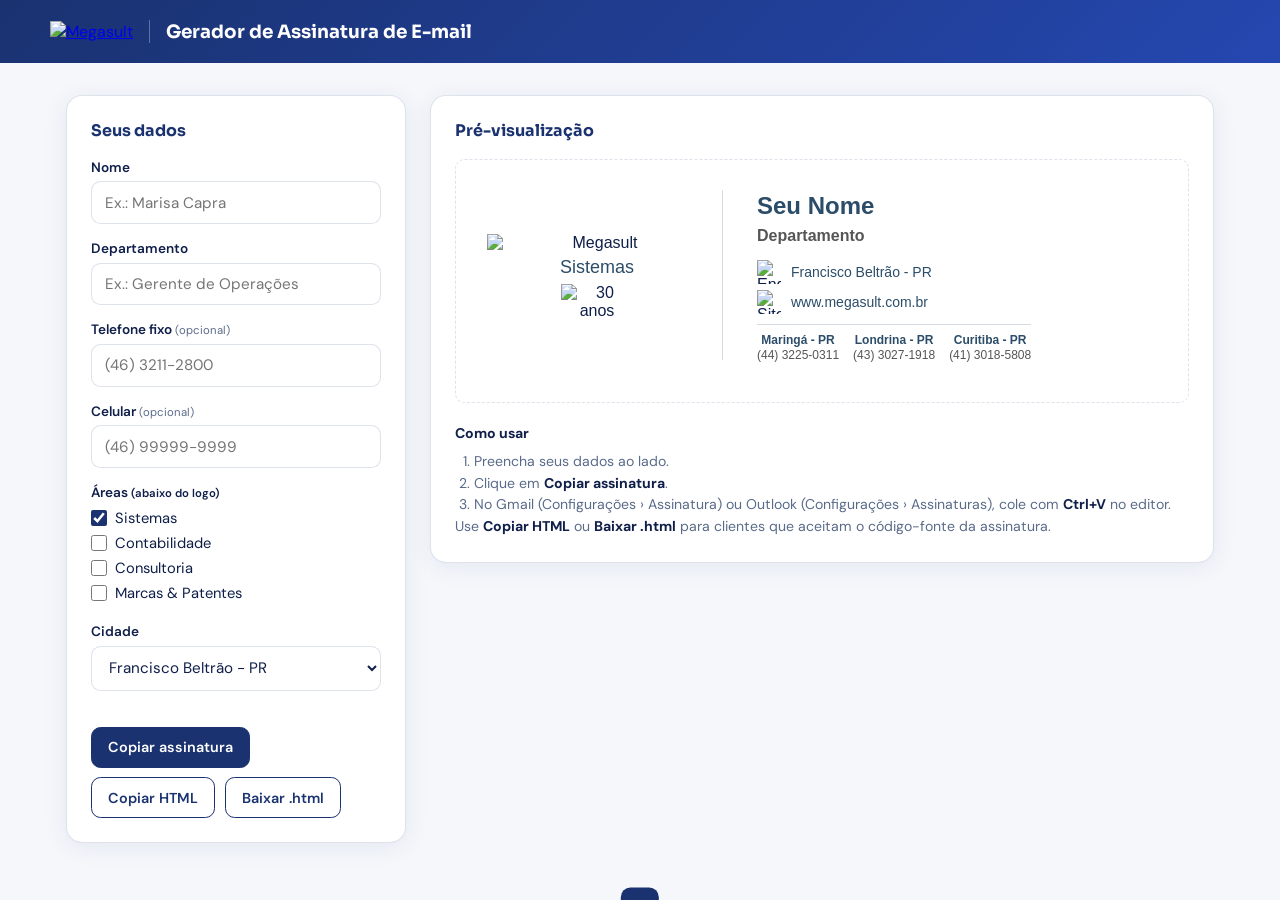
==== assinatura/index.html @ 83dbc278 "ajustes" ====
<!doctype html>
<html lang="pt-BR">
  <head>
    <meta charset="UTF-8" />
    <meta name="viewport" content="width=device-width, initial-scale=1.0" />
    <meta name="robots" content="noindex, nofollow" />
    <title>Gerador de Assinatura — Megasult</title>
    <link rel="icon" type="image/png" href="../public/favicon.png" />
    <link rel="preconnect" href="https://fonts.googleapis.com" />
    <link rel="preconnect" href="https://fonts.gstatic.com" crossorigin />
    <link
      href="https://fonts.googleapis.com/css2?family=Sora:wght@600;700&family=DM+Sans:opsz,wght@9..40,400;9..40,500;9..40,600;9..40,700&display=swap"
      rel="stylesheet"
    />
    <style>
      :root {
        --navy: #1a3270;
        --blue: #2547b0;
        --gold: #c9a227;
        --off: #f5f7fb;
        --text: #0f1f4a;
        --muted: #5a6b8a;
        --border: rgba(26, 50, 112, 0.14);
        --shadow: 0 4px 24px rgba(26, 50, 112, 0.08);
        --radius: 1rem;
      }
      * {
        box-sizing: border-box;
      }
      body {
        margin: 0;
        font-family: "DM Sans", sans-serif;
        color: var(--text);
        background: var(--off);
        -webkit-font-smoothing: antialiased;
      }
      header {
        background: linear-gradient(135deg, #1a3270 0%, #2547b0 100%);
        color: #fff;
        padding: 1.25rem 1rem;
      }
      .wrap {
        max-width: 1180px;
        margin: 0 auto;
      }
      header .wrap {
        display: flex;
        align-items: center;
        gap: 1rem;
      }
      header img {
        height: 38px;
      }
      header h1 {
        font-family: "Sora", sans-serif;
        font-size: 1.15rem;
        margin: 0;
        padding-left: 1rem;
        border-left: 1px solid rgba(255, 255, 255, 0.3);
      }
      main {
        padding: 2rem 1rem 3rem;
      }
      .grid {
        display: grid;
        grid-template-columns: 340px 1fr;
        gap: 1.5rem;
        align-items: start;
      }
      .card {
        background: #fff;
        border: 1px solid var(--border);
        border-radius: var(--radius);
        box-shadow: var(--shadow);
        padding: 1.5rem;
      }
      .card h2 {
        font-family: "Sora", sans-serif;
        font-size: 1rem;
        color: var(--navy);
        margin: 0 0 1.1rem;
      }
      label {
        display: block;
        font-size: 0.85rem;
        font-weight: 600;
        margin-bottom: 0.35rem;
      }
      label small {
        font-weight: 400;
        color: var(--muted);
      }
      input:not([type]),
      select {
        width: 100%;
        font: inherit;
        font-size: 0.95rem;
        padding: 0.65rem 0.8rem;
        border: 1px solid var(--border);
        border-radius: 0.6rem;
        margin-bottom: 1rem;
        color: var(--text);
        background: #fff;
      }
      fieldset {
        border: 0;
        padding: 0;
        margin: 0 0 1rem;
      }
      legend {
        font-size: 0.85rem;
        font-weight: 600;
        padding: 0;
        margin-bottom: 0.45rem;
      }
      .check {
        display: flex;
        align-items: center;
        gap: 0.5rem;
        font-weight: 400;
        font-size: 0.92rem;
        margin-bottom: 0.3rem;
        cursor: pointer;
      }
      .check input {
        accent-color: var(--navy);
        width: 1rem;
        height: 1rem;
        margin: 0;
      }
      input:focus,
      select:focus {
        outline: none;
        border-color: var(--blue);
        box-shadow: 0 0 0 3px rgba(37, 71, 176, 0.15);
      }
      .actions {
        display: flex;
        flex-wrap: wrap;
        gap: 0.6rem;
        margin-top: 1.25rem;
      }
      button {
        font: inherit;
        font-weight: 600;
        font-size: 0.9rem;
        padding: 0.65rem 1rem;
        border-radius: 0.6rem;
        cursor: pointer;
        border: 1px solid var(--navy);
        background: #fff;
        color: var(--navy);
      }
      button.primary {
        background: var(--navy);
        color: #fff;
      }
      button:hover {
        filter: brightness(1.1);
      }
      .preview {
        overflow-x: auto;
        background: #fff;
        border: 1px dashed var(--border);
        border-radius: 0.6rem;
        padding: 1rem;
      }
      .help {
        font-size: 0.88rem;
        color: var(--muted);
        line-height: 1.55;
        margin-top: 1.25rem;
      }
      .help ol {
        padding-left: 1.2rem;
        margin: 0.4rem 0 0;
      }
      .help strong {
        color: var(--text);
      }
      #toast {
        position: fixed;
        left: 50%;
        bottom: 1.5rem;
        transform: translateX(-50%) translateY(150%);
        background: var(--navy);
        color: #fff;
        padding: 0.7rem 1.2rem;
        border-radius: 0.6rem;
        font-size: 0.9rem;
        transition: transform 0.25s;
      }
      #toast.show {
        transform: translateX(-50%) translateY(0);
      }
      @media (max-width: 860px) {
        .grid {
          grid-template-columns: 1fr;
        }
      }
    </style>
  </head>
  <body>
    <header>
      <div class="wrap">
        <a href="../"><img src="../public/logo_new_texto_branco.png" alt="Megasult" /></a>
        <h1>Gerador de Assinatura de E-mail</h1>
      </div>
    </header>

    <main class="wrap">
      <div class="grid">
        <form class="card" id="form" autocomplete="off">
          <h2>Seus dados</h2>
          <label for="nome">Nome</label>
          <input id="nome" placeholder="Ex.: Marisa Capra" required />

          <label for="departamento">Departamento</label>
          <input id="departamento" placeholder="Ex.: Gerente de Operações" required />

          <label for="fixo">Telefone fixo <small>(opcional)</small></label>
          <input id="fixo" inputmode="tel" placeholder="(46) 3211-2800" />

          <label for="celular">Celular <small>(opcional)</small></label>
          <input id="celular" inputmode="tel" placeholder="(46) 99999-9999" />

          <fieldset id="areas">
            <legend>Áreas <small>(abaixo do logo)</small></legend>
            <label class="check"><input type="checkbox" value="Sistemas" checked /> Sistemas</label>
            <label class="check"><input type="checkbox" value="Contabilidade" /> Contabilidade</label>
            <label class="check"><input type="checkbox" value="Consultoria" /> Consultoria</label>
            <label class="check"><input type="checkbox" value="Marcas &amp; Patentes" /> Marcas &amp; Patentes</label>
          </fieldset>

          <label for="cidade">Cidade</label>
          <select id="cidade"></select>

          <div class="actions">
            <button type="button" class="primary" id="btnCopiar">Copiar assinatura</button>
            <button type="button" id="btnHtml">Copiar HTML</button>
            <button type="button" id="btnBaixar">Baixar .html</button>
          </div>
        </form>

        <section class="card">
          <h2>Pré-visualização</h2>
          <div class="preview" id="preview"></div>
          <div class="help">
            <strong>Como usar</strong>
            <ol>
              <li>Preencha seus dados ao lado.</li>
              <li>Clique em <strong>Copiar assinatura</strong>.</li>
              <li>
                No Gmail (Configurações › Assinatura) ou Outlook (Configurações ›
                Assinaturas), cole com <strong>Ctrl+V</strong> no editor.
              </li>
            </ol>
            Use <strong>Copiar HTML</strong> ou <strong>Baixar .html</strong> para clientes
            que aceitam o código-fonte da assinatura.
          </div>
        </section>
      </div>
    </main>

    <div id="toast" role="status"></div>

    <script>
      // Imagens precisam de URL pública absoluta: clientes de e-mail bloqueiam data: e caminhos relativos.
      const IMG = /megasult\.com\.br$/.test(location.hostname)
        ? new URL("img/", location.href).href
        : "https://www.megasult.com.br/assinatura/img/";

      const $ = (id) => document.getElementById(id);

      const esc = (s) =>
        s.replace(/[&<>"']/g, (c) => ({ "&": "&amp;", "<": "&lt;", ">": "&gt;", '"': "&quot;", "'": "&#39;" })[c]);

      function formatarTelefone(valor) {
        const d = valor.replace(/\D/g, "").slice(0, 11);
        if (d.length <= 2) return d.length ? "(" + d : "";
        if (d.length <= 6) return `(${d.slice(0, 2)}) ${d.slice(2)}`;
        if (d.length <= 10) return `(${d.slice(0, 2)}) ${d.slice(2, 6)}-${d.slice(6)}`;
        return `(${d.slice(0, 2)}) ${d.slice(2, 7)}-${d.slice(7)}`;
      }

      const font = "font-family: Arial, Helvetica, sans-serif;";

      function linhaInfo(icone, alt, conteudo) {
        return `
            <tr>
              <td width="24" valign="middle" style="padding: 0 0 6px 0">
                <img src="${IMG}${icone}" width="24" height="24" alt="${alt}" style="display: block; border: 0" />
              </td>
              <td valign="middle" style="padding: 0 0 6px 10px; ${font} font-size: 14px; color: #2c4d69">
                ${conteudo}
              </td>
            </tr>`;
      }

      const CIDADES = [
        { nome: "Francisco Beltrão - PR", tel: "(46) 3211-2800" },
        { nome: "Maringá - PR", tel: "(44) 3225-0311" },
        { nome: "Londrina - PR", tel: "(43) 3027-1918" },
        { nome: "Curitiba - PR", tel: "(41) 3018-5808" },
      ];
      $("cidade").innerHTML = CIDADES.map((c, i) => `<option value="${i}">${c.nome}</option>`).join("");

      const linkTel = (valor, cor) =>
        `<a href="tel:+55${valor.replace(/\D/g, "")}" style="color: ${cor}; text-decoration: none">${esc(valor)}</a>`;

      // Fixo e celular na mesma linha, separados por pipe.
      function linhaTelefones() {
        const tels = [$("fixo").value, $("celular").value].filter((v) => v.replace(/\D/g, "").length >= 10);
        if (!tels.length) return "";
        return linhaInfo(
          "icon-phone.png",
          "Telefone",
          tels.map((t) => linkTel(t, "#2c4d69")).join('<span style="color: #999999">&nbsp;&nbsp;|&nbsp;&nbsp;</span>'),
        );
      }

      function escritorio(c, ultimo) {
        return `
              <td align="center" valign="top" style="padding: 8px ${ultimo ? 0 : "14px"} 0 0; ${font} font-size: 12px; line-height: 15px; color: #555555; white-space: nowrap">
                <strong style="color: #2c4d69">${c.nome}</strong><br />
                ${linkTel(c.tel, "#555555")}
              </td>`;
      }

      function blocoAreas() {
        const areas = [...document.querySelectorAll("#areas input:checked")].map((i) => esc(i.value));
        if (!areas.length) return "";
        // Diminui a fonte conforme a quantidade para caber na coluna de 250px.
        const tamanho = areas.length === 1 ? 18 : areas.length === 2 ? 14 : 12;
        return `<div style="${font} font-size: ${tamanho}px; color: #2c4d69; line-height: ${tamanho + 4}px; margin-top: 4px">${areas.join(" | ")}</div>`;
      }

      function gerarAssinatura() {
        const nome = esc($("nome").value.trim() || "Seu Nome");
        const depto = esc($("departamento").value.trim() || "Departamento");
        const cidade = CIDADES[$("cidade").value];
        const outras = CIDADES.filter((c) => c !== cidade);

        return `<table cellpadding="0" cellspacing="0" border="0" width="600" style="width: 600px; border-collapse: collapse; ${font} background: #ffffff">
      <tr>
        <td width="250" align="center" valign="middle" style="width: 250px; padding: 16px 10px 12px 10px">
          <img src="${IMG}logo-megasult.png" width="220" alt="Megasult" style="display: block; width: 220px; height: auto; border: 0; margin: 0 auto" />
          ${blocoAreas()}
          <img src="${IMG}30-anos.png" width="72" alt="30 anos" style="display: block; width: 72px; height: auto; border: 0; margin: 6px auto 0 auto" />
        </td>
        <td width="1" style="width: 1px; padding: 14px 0">
          <table cellpadding="0" cellspacing="0" border="0" height="170" style="border-collapse: collapse">
            <tr>
              <td width="1" height="170" style="width: 1px; height: 170px; background: #d5dbe1; font-size: 0; line-height: 0">&nbsp;</td>
            </tr>
          </table>
        </td>
        <td valign="middle" style="padding: 16px 10px 12px 34px">
          <div style="${font} font-size: 24px; font-weight: bold; color: #2c4d69; line-height: 28px">${nome}</div>
          <div style="${font} font-size: 16px; font-weight: bold; color: #555555; line-height: 20px; margin: 6px 0 14px 0">${depto}</div>
          <table cellpadding="0" cellspacing="0" border="0" style="border-collapse: collapse">${linhaTelefones()}${linhaInfo("icon-location.png", "Endereço", cidade.nome)}${linhaInfo(
            "icon-web.png",
            "Site",
            '<a href="https://www.megasult.com.br" target="_blank" style="color: #2c4d69; text-decoration: none">www.megasult.com.br</a>',
          )}
          </table>
          <table cellpadding="0" cellspacing="0" border="0" style="border-collapse: collapse; margin-top: 4px; border-top: 1px solid #d5dbe1">
            <tr>${outras.map((c, i) => escritorio(c, i === outras.length - 1)).join("")}
            </tr>
          </table>
        </td>
      </tr>
      <tr>
        <td colspan="3" style="padding: 0; font-size: 0; line-height: 0">
          <img src="${IMG}barra.png" width="600" height="11" alt="" style="display: block; width: 600px; height: 11px; border: 0" />
        </td>
      </tr>
    </table>`;
      }

      function documentoCompleto() {
        return `<!doctype html>
<html lang="pt-BR">
  <head>
    <meta charset="UTF-8" />
    <title>Assinatura - ${esc($("nome").value.trim() || "Megasult")}</title>
  </head>
  <body style="margin: 0; padding: 0; background: #ffffff">
    <!-- INÍCIO DA ASSINATURA -->
    ${gerarAssinatura()}
    <!-- FIM DA ASSINATURA -->
  </body>
</html>
`;
      }

      function atualizar() {
        $("preview").innerHTML = gerarAssinatura();
      }

      let toastTimer;
      function toast(msg) {
        $("toast").textContent = msg;
        $("toast").classList.add("show");
        clearTimeout(toastTimer);
        toastTimer = setTimeout(() => $("toast").classList.remove("show"), 2500);
      }

      function validar() {
        if ($("form").reportValidity()) return true;
        toast("Preencha nome e departamento.");
        return false;
      }

      async function copiarAssinatura() {
        if (!validar()) return;
        const html = gerarAssinatura();
        try {
          await navigator.clipboard.write([
            new ClipboardItem({
              "text/html": new Blob([html], { type: "text/html" }),
              "text/plain": new Blob([$("preview").innerText], { type: "text/plain" }),
            }),
          ]);
        } catch {
          // Fallback: seleciona a prévia renderizada e copia.
          const range = document.createRange();
          range.selectNodeContents($("preview"));
          const sel = getSelection();
          sel.removeAllRanges();
          sel.addRange(range);
          document.execCommand("copy");
          sel.removeAllRanges();
        }
        toast("Assinatura copiada! Cole no editor de assinatura.");
      }

      async function copiarHtml() {
        if (!validar()) return;
        await navigator.clipboard.writeText(documentoCompleto());
        toast("Código HTML copiado!");
      }

      function baixar() {
        if (!validar()) return;
        const slug =
          $("nome").value.trim().normalize("NFD").replace(/[̀-ͯ]/g, "").toLowerCase().replace(/[^a-z0-9]+/g, "-").replace(/^-|-$/g, "") || "assinatura";
        const a = document.createElement("a");
        a.href = URL.createObjectURL(new Blob([documentoCompleto()], { type: "text/html" }));
        a.download = `assinatura-${slug}.html`;
        a.click();
        URL.revokeObjectURL(a.href);
      }

      ["fixo", "celular"].forEach((id) =>
        $(id).addEventListener("input", (e) => (e.target.value = formatarTelefone(e.target.value))),
      );
      $("form").addEventListener("input", atualizar);
      $("form").addEventListener("change", atualizar);
      $("btnCopiar").addEventListener("click", copiarAssinatura);
      $("btnHtml").addEventListener("click", copiarHtml);
      $("btnBaixar").addEventListener("click", baixar);
      atualizar();
    </script>
  </body>
</html>
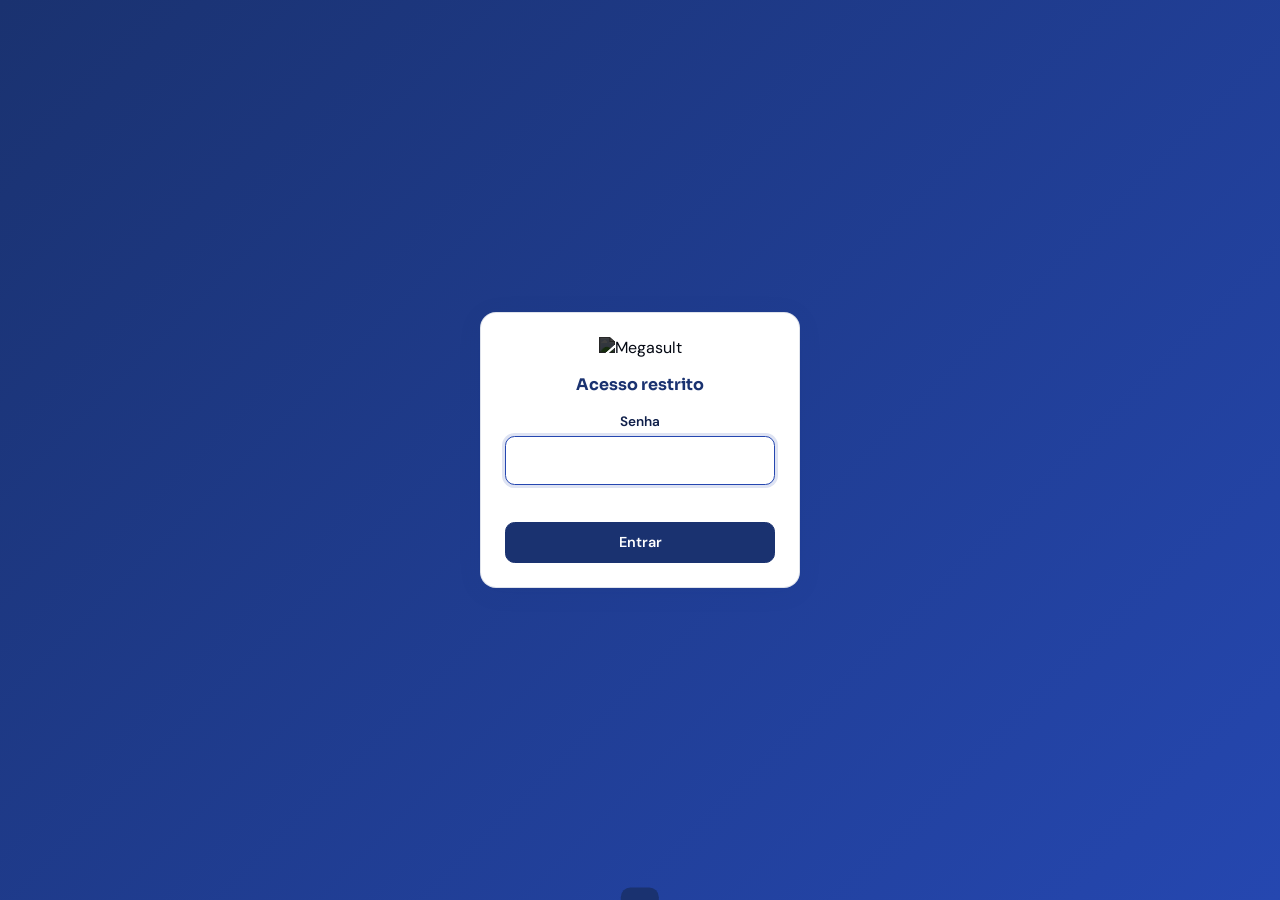
==== commit 88841c01: "ajuste" ====
--- a/assinatura/index.html
+++ b/assinatura/index.html
@@ -193,6 +193,41 @@
       #toast.show {
         transform: translateX(-50%) translateY(0);
       }
+      body.bloqueado header,
+      body.bloqueado main {
+        display: none;
+      }
+      #acesso {
+        display: none;
+        min-height: 100vh;
+        align-items: center;
+        justify-content: center;
+        padding: 1rem;
+        background: linear-gradient(135deg, #1a3270 0%, #2547b0 100%);
+      }
+      body.bloqueado #acesso {
+        display: flex;
+      }
+      #acesso form {
+        width: 100%;
+        max-width: 320px;
+        text-align: center;
+      }
+      #acesso img {
+        height: 38px;
+        margin-bottom: 1rem;
+      }
+      #senha {
+        text-align: center;
+        letter-spacing: 0.5em;
+        font-size: 1.3rem;
+      }
+      #erroSenha {
+        color: #c0392b;
+        font-size: 0.85rem;
+        min-height: 1.2em;
+        margin: -0.5rem 0 0.75rem;
+      }
       @media (max-width: 860px) {
         .grid {
           grid-template-columns: 1fr;
@@ -200,7 +235,18 @@
       }
     </style>
   </head>
-  <body>
+  <body class="bloqueado">
+    <div id="acesso">
+      <form class="card" id="formAcesso" autocomplete="off">
+        <img src="../public/logo_new_texto_branco.png" alt="Megasult" style="filter: brightness(0.25)" />
+        <h2>Acesso restrito</h2>
+        <label for="senha">Senha</label>
+        <input id="senha" inputmode="numeric" maxlength="4" autofocus />
+        <div id="erroSenha" role="alert"></div>
+        <button type="submit" class="primary" style="width: 100%">Entrar</button>
+      </form>
+    </div>
+
     <header>
       <div class="wrap">
         <a href="../"><img src="../public/logo_new_texto_branco.png" alt="Megasult" /></a>
@@ -265,6 +311,9 @@
     <div id="toast" role="status"></div>
 
     <script>
+      // Acesso: compara SHA-256("mgs:" + senha). Para trocar a senha, gere o novo hash e substitua H.
+      (()=>{const H="c9375c564a269c1e86cb5188fa62204916d2594ce66c5e45ae856c22e5d88ff7",K="_a",d=document,g=i=>d.getElementById(i),o=()=>{d.body.classList.remove("bloqueado");try{sessionStorage.setItem(K,H.slice(0,8))}catch{}};try{sessionStorage.getItem(K)===H.slice(0,8)&&o()}catch{}g("formAcesso").addEventListener("submit",async e=>{e.preventDefault();const c=g("senha"),b=await crypto.subtle.digest("SHA-256",new TextEncoder().encode("mgs:"+c.value)),h=[...new Uint8Array(b)].map(x=>x.toString(16).padStart(2,"0")).join("");if(h===H)return o();g("erroSenha").textContent="Senha incorreta.";c.value="";c.focus()})})();
+
       // Imagens precisam de URL pública absoluta: clientes de e-mail bloqueiam data: e caminhos relativos.
       const IMG = /megasult\.com\.br$/.test(location.hostname)
         ? new URL("img/", location.href).href
@@ -298,12 +347,13 @@
       }
 
       const CIDADES = [
+        { nome: "Curitiba - PR", tel: "(41) 3018-5808" },
         { nome: "Francisco Beltrão - PR", tel: "(46) 3211-2800" },
+        { nome: "Londrina - PR", tel: "(43) 3027-1918" },
         { nome: "Maringá - PR", tel: "(44) 3225-0311" },
-        { nome: "Londrina - PR", tel: "(43) 3027-1918" },
-        { nome: "Curitiba - PR", tel: "(41) 3018-5808" },
       ];
       $("cidade").innerHTML = CIDADES.map((c, i) => `<option value="${i}">${c.nome}</option>`).join("");
+      $("cidade").value = CIDADES.findIndex((c) => c.nome.startsWith("Francisco Beltrão"));
 
       const linkTel = (valor, cor) =>
         `<a href="tel:+55${valor.replace(/\D/g, "")}" style="color: ${cor}; text-decoration: none">${esc(valor)}</a>`;
